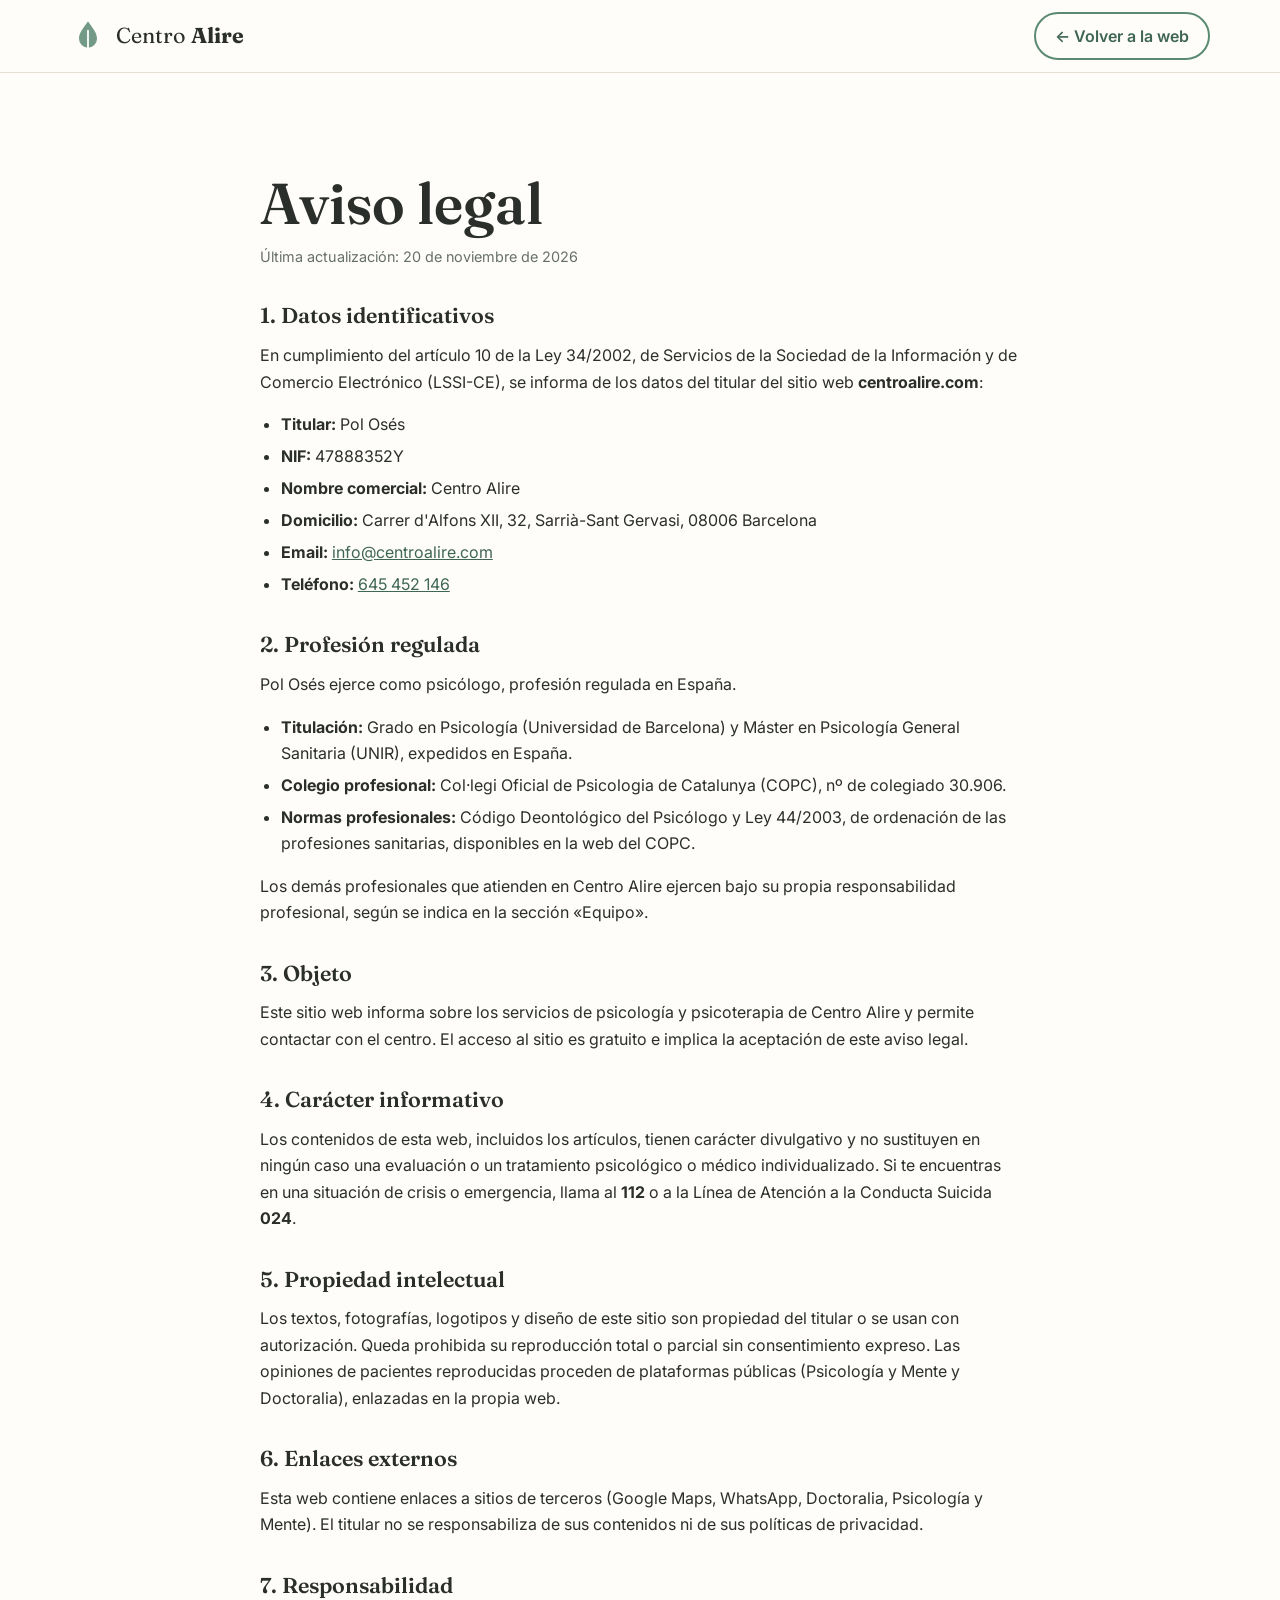
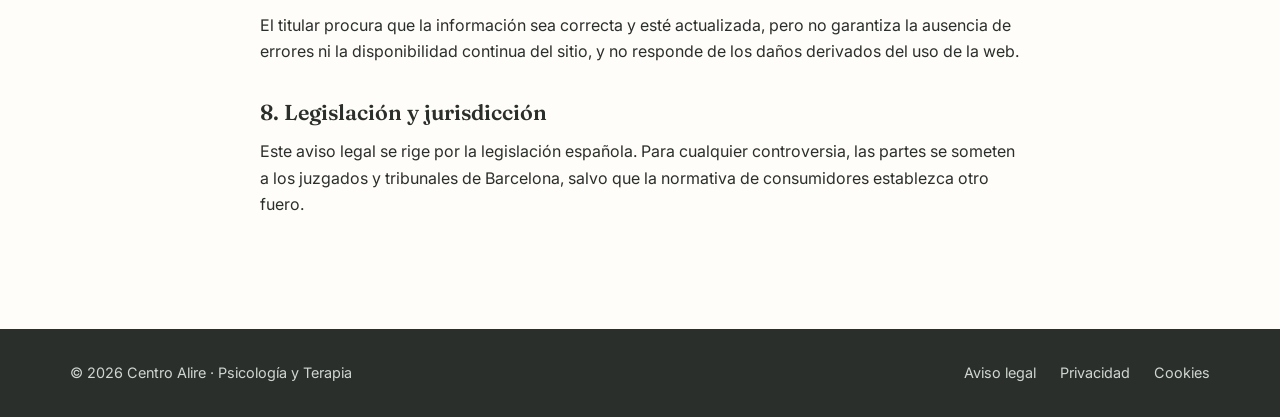
==== aviso-legal.html @ 05bb6c6d "Textos legales (aviso legal, privacidad, cookies) y mapa con consentimiento Co-Authored-By: Claude O" ====
<!DOCTYPE html>
<html lang="es">
<head>
  <meta charset="UTF-8">
  <meta name="viewport" content="width=device-width, initial-scale=1.0">
  <title>Aviso legal · Centro Alire</title>
  <meta name="robots" content="noindex">
  <link rel="preconnect" href="https://fonts.googleapis.com">
  <link rel="preconnect" href="https://fonts.gstatic.com" crossorigin>
  <link href="https://fonts.googleapis.com/css2?family=Fraunces:opsz,wght@9..144,400;9..144,600&family=Inter:wght@400;500;600&display=swap" rel="stylesheet">
  <link rel="stylesheet" href="css/styles.css">
</head>
<body>
  <header class="header scrolled">
    <div class="container header__inner">
      <a href="index.html" class="logo" aria-label="Centro Alire, inicio">
        <span class="logo__mark" aria-hidden="true">
          <svg viewBox="0 0 40 40"><path d="M20 4c-6 8-10 13-10 19a10 10 0 0 0 20 0c0-6-4-11-10-19z" fill="currentColor" opacity=".85"/><path d="M20 14v22" stroke="#fff" stroke-width="2" stroke-linecap="round"/></svg>
        </span>
        <span class="logo__text">Centro <strong>Alire</strong></span>
      </a>
      <a href="index.html" class="btn btn--small btn--ghost">← Volver a la web</a>
    </div>
  </header>
  <main class="section">
    <article class="container legal">
      <h1>Aviso legal</h1>
      <p class="legal__updated">Última actualización: 20 de noviembre de 2026</p>

      <h2>1. Datos identificativos</h2>
      <p>En cumplimiento del artículo 10 de la Ley 34/2002, de Servicios de la Sociedad de la Información y de Comercio Electrónico (LSSI-CE), se informa de los datos del titular del sitio web <strong>centroalire.com</strong>:</p>
      <ul>
        <li><strong>Titular:</strong> Pol Osés</li>
        <li><strong>NIF:</strong> 47888352Y</li>
        <li><strong>Nombre comercial:</strong> Centro Alire</li>
        <li><strong>Domicilio:</strong> Carrer d'Alfons XII, 32, Sarrià-Sant Gervasi, 08006 Barcelona</li>
        <li><strong>Email:</strong> <a href="mailto:info@centroalire.com">info@centroalire.com</a></li>
        <li><strong>Teléfono:</strong> <a href="tel:+34645452146">645 452 146</a></li>
      </ul>

      <h2>2. Profesión regulada</h2>
      <p>Pol Osés ejerce como psicólogo, profesión regulada en España.</p>
      <ul>
        <li><strong>Titulación:</strong> Grado en Psicología (Universidad de Barcelona) y Máster en Psicología General Sanitaria (UNIR), expedidos en España.</li>
        <li><strong>Colegio profesional:</strong> Col·legi Oficial de Psicologia de Catalunya (COPC), nº de colegiado 30.906.</li>
        <li><strong>Normas profesionales:</strong> Código Deontológico del Psicólogo y Ley 44/2003, de ordenación de las profesiones sanitarias, disponibles en la web del COPC.</li>
      </ul>
      <p>Los demás profesionales que atienden en Centro Alire ejercen bajo su propia responsabilidad profesional, según se indica en la sección «Equipo».</p>

      <h2>3. Objeto</h2>
      <p>Este sitio web informa sobre los servicios de psicología y psicoterapia de Centro Alire y permite contactar con el centro. El acceso al sitio es gratuito e implica la aceptación de este aviso legal.</p>

      <h2>4. Carácter informativo</h2>
      <p>Los contenidos de esta web, incluidos los artículos, tienen carácter divulgativo y no sustituyen en ningún caso una evaluación o un tratamiento psicológico o médico individualizado. Si te encuentras en una situación de crisis o emergencia, llama al <strong>112</strong> o a la Línea de Atención a la Conducta Suicida <strong>024</strong>.</p>

      <h2>5. Propiedad intelectual</h2>
      <p>Los textos, fotografías, logotipos y diseño de este sitio son propiedad del titular o se usan con autorización. Queda prohibida su reproducción total o parcial sin consentimiento expreso. Las opiniones de pacientes reproducidas proceden de plataformas públicas (Psicología y Mente y Doctoralia), enlazadas en la propia web.</p>

      <h2>6. Enlaces externos</h2>
      <p>Esta web contiene enlaces a sitios de terceros (Google Maps, WhatsApp, Doctoralia, Psicología y Mente). El titular no se responsabiliza de sus contenidos ni de sus políticas de privacidad.</p>

      <h2>7. Responsabilidad</h2>
      <p>El titular procura que la información sea correcta y esté actualizada, pero no garantiza la ausencia de errores ni la disponibilidad continua del sitio, y no responde de los daños derivados del uso de la web.</p>

      <h2>8. Legislación y jurisdicción</h2>
      <p>Este aviso legal se rige por la legislación española. Para cualquier controversia, las partes se someten a los juzgados y tribunales de Barcelona, salvo que la normativa de consumidores establezca otro fuero.</p>
    </article>
  </main>
  <footer class="footer">
    <div class="container footer__inner">
      <p>© 2026 Centro Alire · Psicología y Terapia</p>
      <nav>
        <a href="aviso-legal.html">Aviso legal</a>
        <a href="privacidad.html">Privacidad</a>
        <a href="cookies.html">Cookies</a>
      </nav>
    </div>
  </footer>
</body>
</html>
---- css/styles.css ----
:root {
  --green: #5b8a72;
  --green-dark: #3f6654;
  --sand: #f6f1ea;
  --cream: #fffdf9;
  --ink: #2b2f2c;
  --muted: #66706a;
  --line: #e6dfd4;
  --radius: 18px;
  --shadow: 0 10px 30px rgba(43, 47, 44, .08);
  --serif: "Fraunces", Georgia, serif;
  --sans: "Inter", system-ui, sans-serif;
}

* { box-sizing: border-box; margin: 0; padding: 0; }
html { scroll-behavior: smooth; scroll-padding-top: 80px; }
body { font-family: var(--sans); color: var(--ink); background: var(--cream); line-height: 1.65; }
img { max-width: 100%; display: block; }
a { color: var(--green-dark); }
h1, h2, h3 { font-family: var(--serif); font-weight: 600; line-height: 1.2; }
h1 { font-size: clamp(2.2rem, 5vw, 3.6rem); }
h2 { font-size: clamp(1.8rem, 3.5vw, 2.5rem); }
h3 { font-size: 1.2rem; }

.container { width: min(1140px, 92%); margin-inline: auto; }
.eyebrow { text-transform: uppercase; letter-spacing: .14em; font-size: .78rem; font-weight: 600; color: var(--green); margin-bottom: .6rem; }
.lead { font-size: 1.15rem; color: var(--muted); margin: 1.2rem 0 2rem; max-width: 34rem; }

/* Botones */
.btn {
  display: inline-block; background: var(--green); color: #fff; text-decoration: none;
  padding: .9rem 1.6rem; border-radius: 999px; font-weight: 600; border: 2px solid var(--green);
  transition: background .2s, transform .2s; cursor: pointer; font: inherit; font-weight: 600;
}
.btn:hover { background: var(--green-dark); border-color: var(--green-dark); transform: translateY(-2px); }
.btn--ghost { background: transparent; color: var(--green-dark); }
.btn--ghost:hover { background: var(--green); color: #fff; }
.btn--small { padding: .55rem 1.2rem; }
.btn--full { width: 100%; }

/* Cabecera */
.header { position: sticky; top: 0; z-index: 50; background: rgba(255, 253, 249, .9); backdrop-filter: blur(10px); border-bottom: 1px solid transparent; transition: border-color .3s; }
.header.scrolled { border-color: var(--line); }
.header__inner { display: flex; align-items: center; justify-content: space-between; height: 72px; }
.logo { display: flex; align-items: center; gap: .6rem; text-decoration: none; color: var(--ink); }
.logo__mark { width: 36px; height: 36px; color: var(--green); }
.logo__text { font-family: var(--serif); font-size: 1.35rem; }
.nav { display: flex; align-items: center; gap: 1.8rem; }
.nav a:not(.btn) { text-decoration: none; color: var(--ink); font-weight: 500; }
.nav a:not(.btn):hover { color: var(--green); }
.nav-toggle { display: none; background: none; border: 0; cursor: pointer; padding: .5rem; }
.nav-toggle span { display: block; width: 24px; height: 2px; background: var(--ink); margin: 5px 0; transition: .3s; }

/* Hero */
.hero { background: linear-gradient(180deg, var(--cream), var(--sand)); padding: 5rem 0 6rem; overflow: hidden; }
.hero__inner { display: grid; grid-template-columns: 1.1fr .9fr; gap: 3rem; align-items: center; }
.hero__actions { display: flex; flex-wrap: wrap; gap: 1rem; }
.hero__facts { list-style: none; display: flex; flex-wrap: wrap; gap: 2rem; margin-top: 2.5rem; color: var(--muted); font-size: .95rem; }
.hero__facts strong { display: block; font-family: var(--serif); font-size: 1.5rem; color: var(--green-dark); }
.hero__visual { position: relative; height: 420px; }
.blob { position: absolute; border-radius: 42% 58% 63% 37% / 41% 44% 56% 59%; }
.blob--2 { width: 45%; height: 45%; right: -4%; bottom: -4%; background: #e8c9a9; animation: morph 9s ease-in-out infinite reverse; }
.hero__photo { position: absolute; inset: 0 8% 8% 0; width: 92%; height: 92%; object-fit: cover; border-radius: 28px; box-shadow: var(--shadow); }
.hero__card { position: absolute; left: -1rem; bottom: 2rem; background: #fff; padding: 1.2rem 1.5rem; border-radius: var(--radius); box-shadow: var(--shadow); max-width: 260px; font-family: var(--serif); font-size: 1.05rem; }
@keyframes morph { 50% { border-radius: 58% 42% 37% 63% / 55% 38% 62% 45%; } }

/* Secciones */
.section { padding: 6rem 0; }
.section--tint { background: var(--sand); }
.section__head { text-align: center; max-width: 640px; margin: 0 auto 3.5rem; }
.section__head p:last-child:not(.eyebrow) { color: var(--muted); margin-top: .8rem; }

.grid { display: grid; gap: 1.8rem; }
.grid--3 { grid-template-columns: repeat(3, 1fr); }

.card { background: #fff; padding: 2rem; border-radius: var(--radius); border: 1px solid var(--line); transition: transform .25s, box-shadow .25s; }
.card:hover { transform: translateY(-4px); box-shadow: var(--shadow); }
.card__icon { font-size: 1.8rem; width: 56px; height: 56px; display: grid; place-items: center; background: var(--sand); border-radius: 14px; margin-bottom: 1.2rem; }
.card h3 { margin-bottom: .5rem; }
.card p { color: var(--muted); }

.price-note { text-align: center; margin-top: 2.5rem; color: var(--muted); }
.price-note strong { color: var(--green-dark); }

/* Galería */
.gallery { display: grid; grid-template-columns: repeat(3, 1fr); grid-auto-rows: 240px; gap: 1rem; }
.gallery__item { display: block; overflow: hidden; border-radius: var(--radius); }
.gallery__item--big { grid-column: span 2; grid-row: span 2; }
.gallery__item img { width: 100%; height: 100%; object-fit: cover; transition: transform .5s; }
.gallery__item:hover img { transform: scale(1.04); }
.lightbox { position: fixed; inset: 0; z-index: 100; background: rgba(20, 22, 21, .9); display: grid; place-items: center; padding: 2rem; }
.lightbox[hidden] { display: none; }
.lightbox img { max-width: 100%; max-height: 90vh; border-radius: 12px; }
.lightbox__close { position: absolute; top: 1rem; right: 1.5rem; background: none; border: 0; color: #fff; font-size: 2.5rem; cursor: pointer; }

/* Pasos */
.steps { list-style: none; display: grid; grid-template-columns: repeat(4, 1fr); gap: 1.8rem; counter-reset: s; }
.steps li { text-align: center; }
.steps span { display: inline-grid; place-items: center; width: 52px; height: 52px; border-radius: 50%; background: var(--green); color: #fff; font-family: var(--serif); font-size: 1.3rem; margin-bottom: 1rem; }
.steps h3 { margin-bottom: .4rem; }
.steps p { color: var(--muted); }

/* Equipo */
.member { text-align: center; }
.member__photo { object-fit: cover;
  width: 160px; height: 160px; margin: 0 auto 1.2rem; border-radius: 50%;
  background: linear-gradient(135deg, hsl(var(--hue) 35% 80%), hsl(var(--hue) 30% 60%));
  display: grid; place-items: center; font-family: var(--serif); font-size: 2.4rem; color: #fff;
}
.member__role { color: var(--green); font-weight: 600; font-size: .92rem; margin: .3rem 0 .6rem; }
.member > p:not(.member__role) { color: var(--muted); font-size: .95rem; }
.member__more { margin-top: .8rem; text-align: left; font-size: .88rem; color: var(--muted); }
.member__more summary { cursor: pointer; text-align: center; color: var(--green-dark); font-weight: 600; }
.member__more ul { margin: .6rem 0 0 1.1rem; display: grid; gap: .3rem; }
.member__more p { margin-top: .6rem; }
.price-note small { display: inline-block; margin-top: .4rem; }

/* Testimonios */
.quote { background: #fff; padding: 2rem; border-radius: var(--radius); position: relative; }
.quote::before { content: "“"; position: absolute; top: -.6rem; left: 1.2rem; font-family: var(--serif); font-size: 4.5rem; color: var(--green); opacity: .3; }
.quote p { font-family: var(--serif); font-size: 1.08rem; margin-bottom: 1rem; }
.quote footer { color: var(--muted); font-size: .92rem; font-weight: 500; }

/* Blog */
.post__img { aspect-ratio: 16/10; border-radius: var(--radius); margin-bottom: 1rem; background: linear-gradient(135deg, hsl(var(--hue) 35% 85%), hsl(var(--hue) 30% 65%)); }
.post__meta { font-size: .82rem; color: var(--green); font-weight: 600; text-transform: uppercase; letter-spacing: .08em; }
.post h3 { margin: .4rem 0 .5rem; }
.post h3 a { color: var(--ink); text-decoration: none; }
.post h3 a:hover { color: var(--green); }
.post p:last-child { color: var(--muted); }

/* Contacto */
.contact { display: grid; grid-template-columns: 1fr 1fr; gap: 3rem; align-items: start; }
.contact__info > p { color: var(--muted); margin: .8rem 0 1.5rem; }
.contact__list { list-style: none; display: grid; gap: .7rem; margin-bottom: 1.8rem; }
.contact__list span { display: inline-block; width: 1.8rem; }
.map { border-radius: var(--radius); overflow: hidden; aspect-ratio: 16/10; border: 1px solid var(--line); }
.map iframe { width: 100%; height: 100%; border: 0; }
.form { background: #fff; padding: 2.2rem; border-radius: var(--radius); box-shadow: var(--shadow); display: grid; gap: 1.1rem; }
.form__row { display: grid; gap: .35rem; }
.form label { font-weight: 500; font-size: .92rem; }
.form small { color: var(--muted); font-weight: 400; }
.form input, .form select, .form textarea {
  font: inherit; padding: .8rem 1rem; border: 1px solid var(--line); border-radius: 12px; background: var(--cream); transition: border-color .2s, box-shadow .2s;
}
.form input:focus, .form select:focus, .form textarea:focus { outline: none; border-color: var(--green); box-shadow: 0 0 0 3px rgba(91, 138, 114, .2); }
.form .invalid { border-color: #c0573f; }
.form__check { display: flex; gap: .6rem; align-items: flex-start; font-size: .9rem !important; font-weight: 400 !important; }
.form__check input { margin-top: .3rem; }
.form__status { font-size: .95rem; text-align: center; min-height: 1.5em; }
.form__status.ok { color: var(--green-dark); }
.form__status.error { color: #c0573f; }

/* Pie */
.footer { background: var(--ink); color: #cfd6d1; padding: 2rem 0; font-size: .9rem; }
.footer__inner { display: flex; justify-content: space-between; flex-wrap: wrap; gap: 1rem; }
.footer nav { display: flex; gap: 1.5rem; }
.footer a { color: #cfd6d1; text-decoration: none; }
.footer a:hover { color: #fff; }

/* WhatsApp */
.whatsapp { position: fixed; right: 1.4rem; bottom: 1.4rem; width: 58px; height: 58px; border-radius: 50%; background: #25d366; color: #fff; display: grid; place-items: center; box-shadow: var(--shadow); z-index: 60; transition: transform .2s; }
.whatsapp:hover { transform: scale(1.08); }

/* Animación de entrada */
.reveal { opacity: 0; transform: translateY(24px); transition: opacity .7s ease, transform .7s ease; }
.reveal.visible { opacity: 1; transform: none; }
@media (prefers-reduced-motion: reduce) {
  * { animation: none !important; transition: none !important; }
  .reveal { opacity: 1; transform: none; }
}

/* Responsive */
@media (max-width: 900px) {
  .hero__inner, .contact { grid-template-columns: 1fr; }
  .hero__visual { height: 300px; }
  .grid--3 { grid-template-columns: repeat(2, 1fr); }
  .steps { grid-template-columns: repeat(2, 1fr); }
  .gallery { grid-template-columns: repeat(2, 1fr); grid-auto-rows: 200px; }
  .gallery__item:last-child { grid-column: span 2; }
}
@media (max-width: 720px) {
  .nav-toggle { display: block; }
  .nav {
    position: absolute; top: 72px; left: 0; right: 0; flex-direction: column; gap: 1.2rem;
    background: var(--cream); padding: 1.5rem; border-bottom: 1px solid var(--line);
    transform: translateY(-120%); opacity: 0; pointer-events: none; transition: .3s;
  }
  .nav.open { transform: none; opacity: 1; pointer-events: auto; }
  .nav-toggle[aria-expanded="true"] span:nth-child(1) { transform: translateY(7px) rotate(45deg); }
  .nav-toggle[aria-expanded="true"] span:nth-child(2) { opacity: 0; }
  .nav-toggle[aria-expanded="true"] span:nth-child(3) { transform: translateY(-7px) rotate(-45deg); }
  .grid--3, .steps { grid-template-columns: 1fr; }
  .gallery { grid-auto-rows: 160px; gap: .6rem; }
  .section { padding: 4rem 0; }
  .hero { padding: 3rem 0 4rem; }
}
.map__btn { margin-bottom: 1rem; }
.map__consent { height: 100%; display: grid; place-content: center; justify-items: center; gap: 1rem; padding: 1.5rem; text-align: center; background: #fff; color: var(--muted); font-size: .92rem; }
.form__legal { font-size: .78rem; color: var(--muted); line-height: 1.5; }

/* Páginas legales */
.legal { max-width: 760px; }
.legal h1 { margin-bottom: .4rem; }
.legal__updated { color: var(--muted); font-size: .9rem; margin-bottom: 2.5rem; }
.legal h2 { font-size: 1.35rem; margin: 2.2rem 0 .8rem; }
.legal p, .legal ul { margin-bottom: 1rem; }
.legal ul { padding-left: 1.3rem; display: grid; gap: .35rem; }
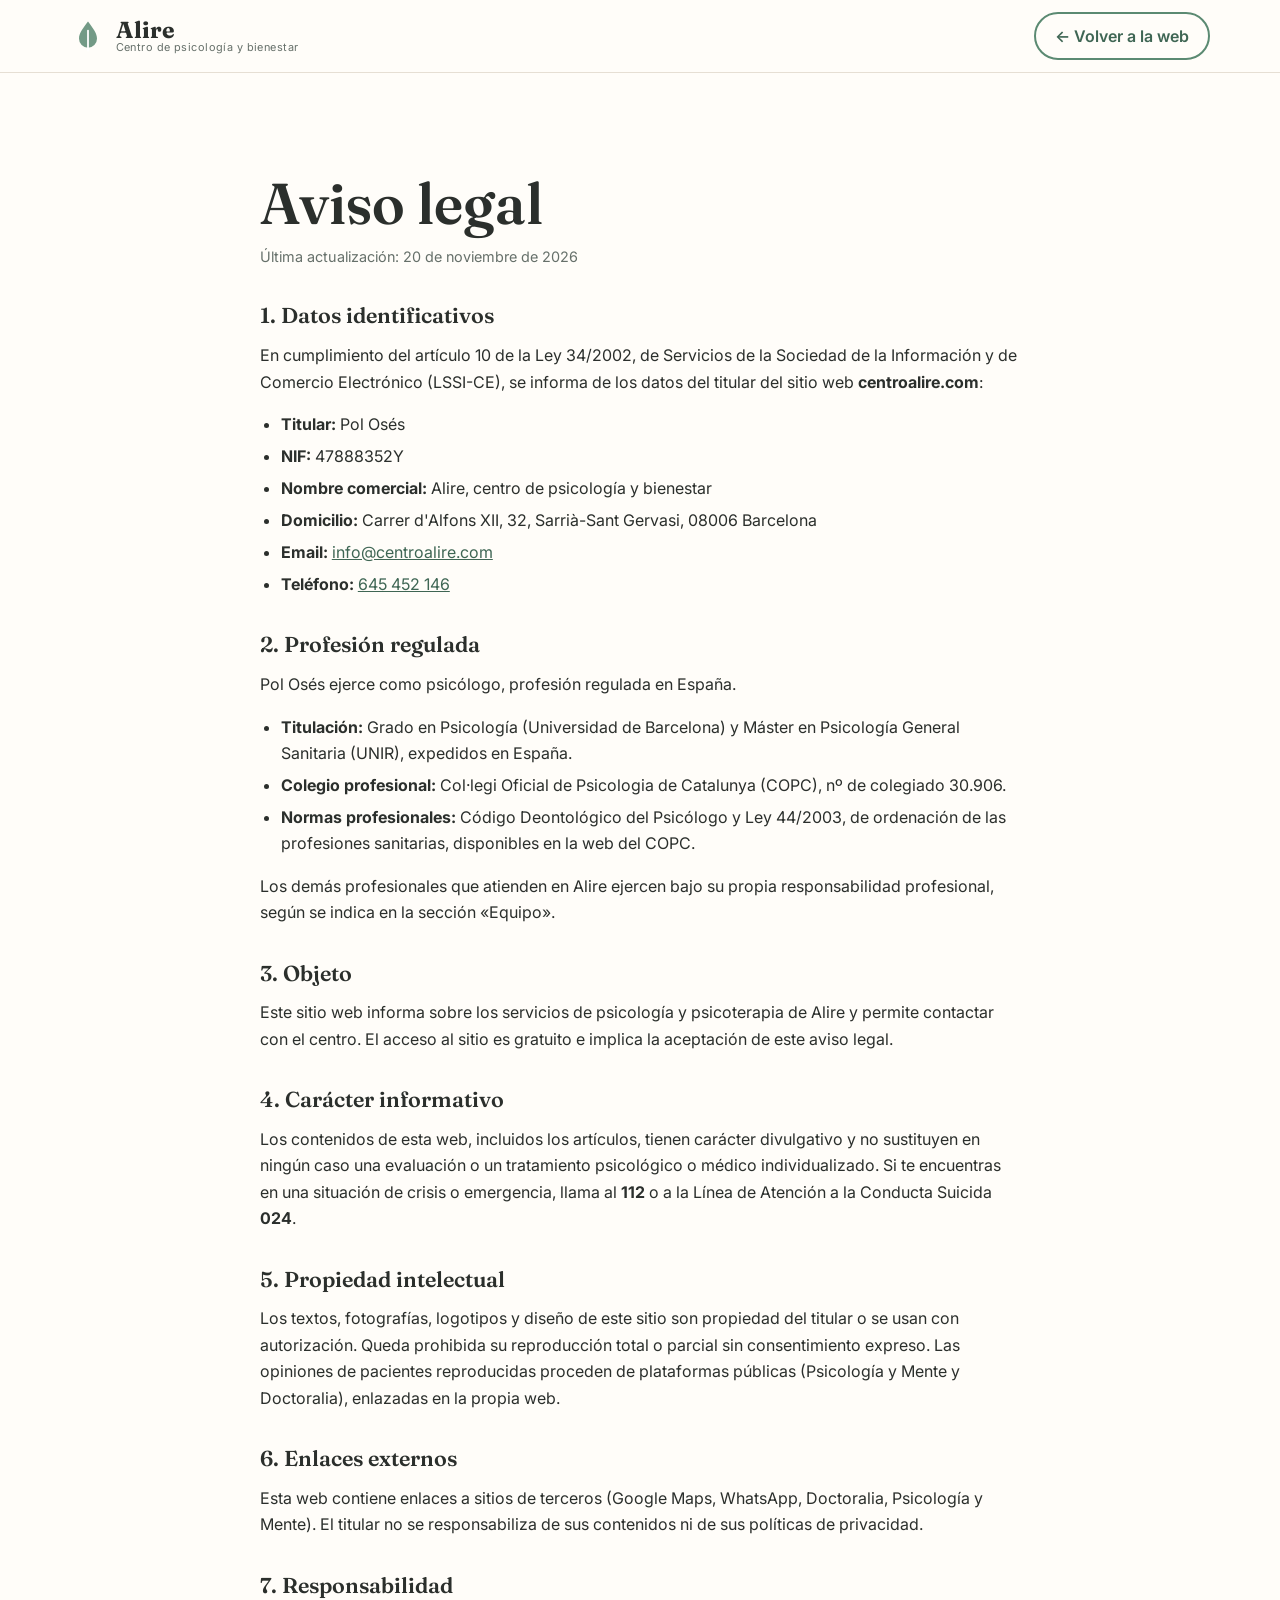
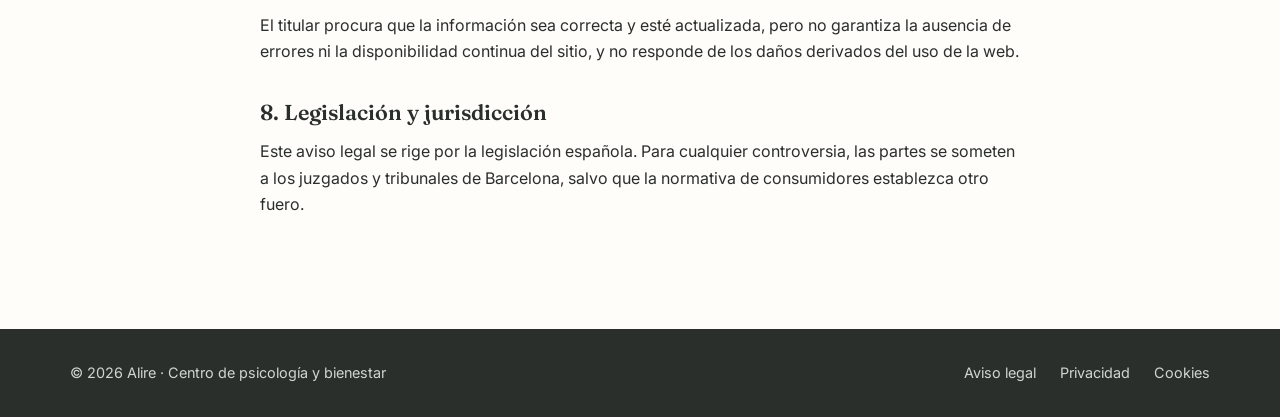
==== commit 15210c45: "Nuevo nombre: Alire, centro de psicología y bienestar Co-Authored-By: Claude Opus 5.5 <noreply@anthr" ====
--- a/aviso-legal.html
+++ b/aviso-legal.html
@@ -3,7 +3,7 @@
 <head>
   <meta charset="UTF-8">
   <meta name="viewport" content="width=device-width, initial-scale=1.0">
-  <title>Aviso legal · Centro Alire</title>
+  <title>Aviso legal · Alire, centro de psicología y bienestar</title>
   <meta name="robots" content="noindex">
   <link rel="preconnect" href="https://fonts.googleapis.com">
   <link rel="preconnect" href="https://fonts.gstatic.com" crossorigin>
@@ -13,11 +13,11 @@
 <body>
   <header class="header scrolled">
     <div class="container header__inner">
-      <a href="index.html" class="logo" aria-label="Centro Alire, inicio">
+      <a href="index.html" class="logo" aria-label="Alire, inicio">
         <span class="logo__mark" aria-hidden="true">
           <svg viewBox="0 0 40 40"><path d="M20 4c-6 8-10 13-10 19a10 10 0 0 0 20 0c0-6-4-11-10-19z" fill="currentColor" opacity=".85"/><path d="M20 14v22" stroke="#fff" stroke-width="2" stroke-linecap="round"/></svg>
         </span>
-        <span class="logo__text">Centro <strong>Alire</strong></span>
+        <span class="logo__text"><strong>Alire</strong><small>Centro de psicología y bienestar</small></span>
       </a>
       <a href="index.html" class="btn btn--small btn--ghost">← Volver a la web</a>
     </div>
@@ -32,7 +32,7 @@
       <ul>
         <li><strong>Titular:</strong> Pol Osés</li>
         <li><strong>NIF:</strong> 47888352Y</li>
-        <li><strong>Nombre comercial:</strong> Centro Alire</li>
+        <li><strong>Nombre comercial:</strong> Alire, centro de psicología y bienestar</li>
         <li><strong>Domicilio:</strong> Carrer d'Alfons XII, 32, Sarrià-Sant Gervasi, 08006 Barcelona</li>
         <li><strong>Email:</strong> <a href="mailto:info@centroalire.com">info@centroalire.com</a></li>
         <li><strong>Teléfono:</strong> <a href="tel:+34645452146">645 452 146</a></li>
@@ -45,10 +45,10 @@
         <li><strong>Colegio profesional:</strong> Col·legi Oficial de Psicologia de Catalunya (COPC), nº de colegiado 30.906.</li>
         <li><strong>Normas profesionales:</strong> Código Deontológico del Psicólogo y Ley 44/2003, de ordenación de las profesiones sanitarias, disponibles en la web del COPC.</li>
       </ul>
-      <p>Los demás profesionales que atienden en Centro Alire ejercen bajo su propia responsabilidad profesional, según se indica en la sección «Equipo».</p>
+      <p>Los demás profesionales que atienden en Alire ejercen bajo su propia responsabilidad profesional, según se indica en la sección «Equipo».</p>
 
       <h2>3. Objeto</h2>
-      <p>Este sitio web informa sobre los servicios de psicología y psicoterapia de Centro Alire y permite contactar con el centro. El acceso al sitio es gratuito e implica la aceptación de este aviso legal.</p>
+      <p>Este sitio web informa sobre los servicios de psicología y psicoterapia de Alire y permite contactar con el centro. El acceso al sitio es gratuito e implica la aceptación de este aviso legal.</p>
 
       <h2>4. Carácter informativo</h2>
       <p>Los contenidos de esta web, incluidos los artículos, tienen carácter divulgativo y no sustituyen en ningún caso una evaluación o un tratamiento psicológico o médico individualizado. Si te encuentras en una situación de crisis o emergencia, llama al <strong>112</strong> o a la Línea de Atención a la Conducta Suicida <strong>024</strong>.</p>
@@ -68,7 +68,7 @@
   </main>
   <footer class="footer">
     <div class="container footer__inner">
-      <p>© 2026 Centro Alire · Psicología y Terapia</p>
+      <p>© 2026 Alire · Centro de psicología y bienestar</p>
       <nav>
         <a href="aviso-legal.html">Aviso legal</a>
         <a href="privacidad.html">Privacidad</a>
--- a/css/styles.css
+++ b/css/styles.css
@@ -44,7 +44,8 @@
 .header__inner { display: flex; align-items: center; justify-content: space-between; height: 72px; }
 .logo { display: flex; align-items: center; gap: .6rem; text-decoration: none; color: var(--ink); }
 .logo__mark { width: 36px; height: 36px; color: var(--green); }
-.logo__text { font-family: var(--serif); font-size: 1.35rem; }
+.logo__text { font-family: var(--serif); font-size: 1.45rem; line-height: 1.05; display: flex; flex-direction: column; }
+.logo__text small { font-family: var(--sans); font-size: .68rem; letter-spacing: .04em; color: var(--muted); }
 .nav { display: flex; align-items: center; gap: 1.8rem; }
 .nav a:not(.btn) { text-decoration: none; color: var(--ink); font-weight: 500; }
 .nav a:not(.btn):hover { color: var(--green); }
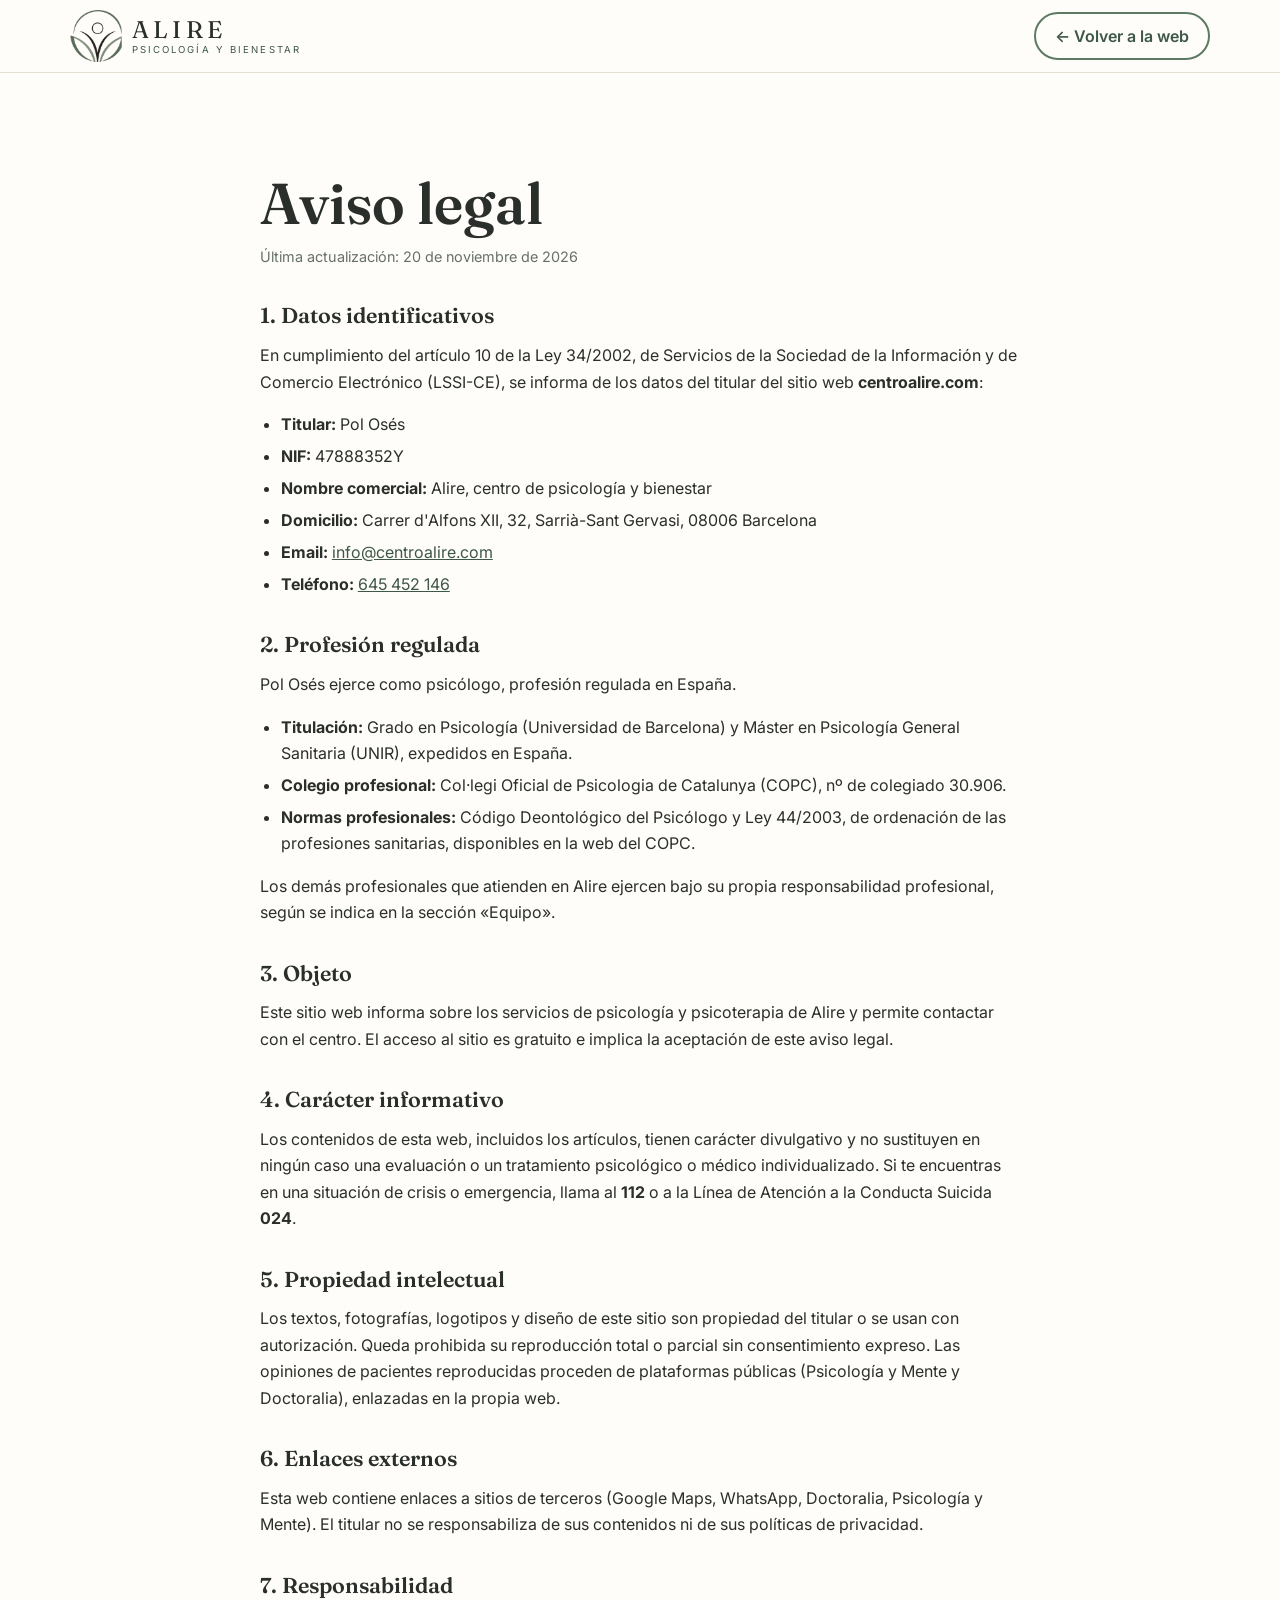
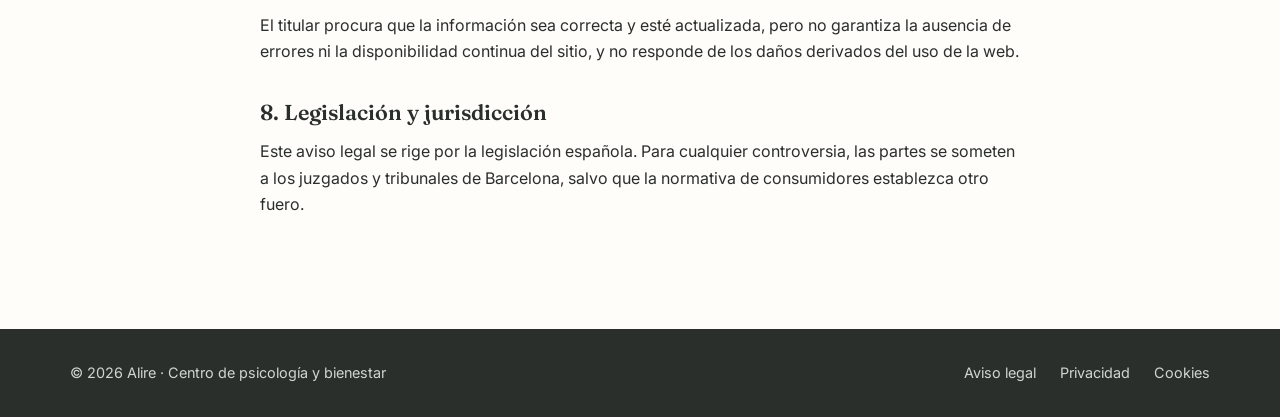
==== commit fcaae9a0: "Logo de Alire en cabecera, favicon y colores alineados con el logo Co-Authored-By: Claude Opus 5.5 <" ====
--- a/aviso-legal.html
+++ b/aviso-legal.html
@@ -5,6 +5,8 @@
   <meta name="viewport" content="width=device-width, initial-scale=1.0">
   <title>Aviso legal · Alire, centro de psicología y bienestar</title>
   <meta name="robots" content="noindex">
+  <link rel="icon" type="image/png" href="img/favicon.png">
+  <link rel="apple-touch-icon" href="img/apple-touch-icon.png">
   <link rel="preconnect" href="https://fonts.googleapis.com">
   <link rel="preconnect" href="https://fonts.gstatic.com" crossorigin>
   <link href="https://fonts.googleapis.com/css2?family=Fraunces:opsz,wght@9..144,400;9..144,600&family=Inter:wght@400;500;600&display=swap" rel="stylesheet">
@@ -14,10 +16,8 @@
   <header class="header scrolled">
     <div class="container header__inner">
       <a href="index.html" class="logo" aria-label="Alire, inicio">
-        <span class="logo__mark" aria-hidden="true">
-          <svg viewBox="0 0 40 40"><path d="M20 4c-6 8-10 13-10 19a10 10 0 0 0 20 0c0-6-4-11-10-19z" fill="currentColor" opacity=".85"/><path d="M20 14v22" stroke="#fff" stroke-width="2" stroke-linecap="round"/></svg>
-        </span>
-        <span class="logo__text"><strong>Alire</strong><small>Centro de psicología y bienestar</small></span>
+        <img class="logo__mark" src="img/logo-icono.png" alt="" width="52" height="52">
+        <span class="logo__text"><strong>Alire</strong><small>Psicología y bienestar</small></span>
       </a>
       <a href="index.html" class="btn btn--small btn--ghost">← Volver a la web</a>
     </div>
--- a/css/styles.css
+++ b/css/styles.css
@@ -1,6 +1,6 @@
 :root {
-  --green: #5b8a72;
-  --green-dark: #3f6654;
+  --green: #5c7a64;
+  --green-dark: #3e5746;
   --sand: #f6f1ea;
   --cream: #fffdf9;
   --ink: #2b2f2c;
@@ -43,9 +43,10 @@
 .header.scrolled { border-color: var(--line); }
 .header__inner { display: flex; align-items: center; justify-content: space-between; height: 72px; }
 .logo { display: flex; align-items: center; gap: .6rem; text-decoration: none; color: var(--ink); }
-.logo__mark { width: 36px; height: 36px; color: var(--green); }
-.logo__text { font-family: var(--serif); font-size: 1.45rem; line-height: 1.05; display: flex; flex-direction: column; }
-.logo__text small { font-family: var(--sans); font-size: .68rem; letter-spacing: .04em; color: var(--muted); }
+.logo__mark { width: 52px; height: 52px; }
+.logo__text strong { font-weight: 400; }
+.logo__text { font-family: var(--serif); font-size: 1.5rem; line-height: 1.05; display: flex; flex-direction: column; text-transform: uppercase; letter-spacing: .18em; }
+.logo__text small { font-family: var(--sans); font-size: .6rem; letter-spacing: .22em; color: var(--green-dark); margin-top: .2rem; }
 .nav { display: flex; align-items: center; gap: 1.8rem; }
 .nav a:not(.btn) { text-decoration: none; color: var(--ink); font-weight: 500; }
 .nav a:not(.btn):hover { color: var(--green); }
@@ -123,7 +124,7 @@
 .quote footer { color: var(--muted); font-size: .92rem; font-weight: 500; }
 
 /* Blog */
-.post__img { aspect-ratio: 16/10; border-radius: var(--radius); margin-bottom: 1rem; background: linear-gradient(135deg, hsl(var(--hue) 35% 85%), hsl(var(--hue) 30% 65%)); }
+.post__img { width: 100%; object-fit: cover; aspect-ratio: 16/10; border-radius: var(--radius); margin-bottom: 1rem; background: linear-gradient(135deg, hsl(var(--hue) 35% 85%), hsl(var(--hue) 30% 65%)); }
 .post__meta { font-size: .82rem; color: var(--green); font-weight: 600; text-transform: uppercase; letter-spacing: .08em; }
 .post h3 { margin: .4rem 0 .5rem; }
 .post h3 a { color: var(--ink); text-decoration: none; }
@@ -144,7 +145,7 @@
 .form input, .form select, .form textarea {
   font: inherit; padding: .8rem 1rem; border: 1px solid var(--line); border-radius: 12px; background: var(--cream); transition: border-color .2s, box-shadow .2s;
 }
-.form input:focus, .form select:focus, .form textarea:focus { outline: none; border-color: var(--green); box-shadow: 0 0 0 3px rgba(91, 138, 114, .2); }
+.form input:focus, .form select:focus, .form textarea:focus { outline: none; border-color: var(--green); box-shadow: 0 0 0 3px rgba(92, 122, 100, .2); }
 .form .invalid { border-color: #c0573f; }
 .form__check { display: flex; gap: .6rem; align-items: flex-start; font-size: .9rem !important; font-weight: 400 !important; }
 .form__check input { margin-top: .3rem; }
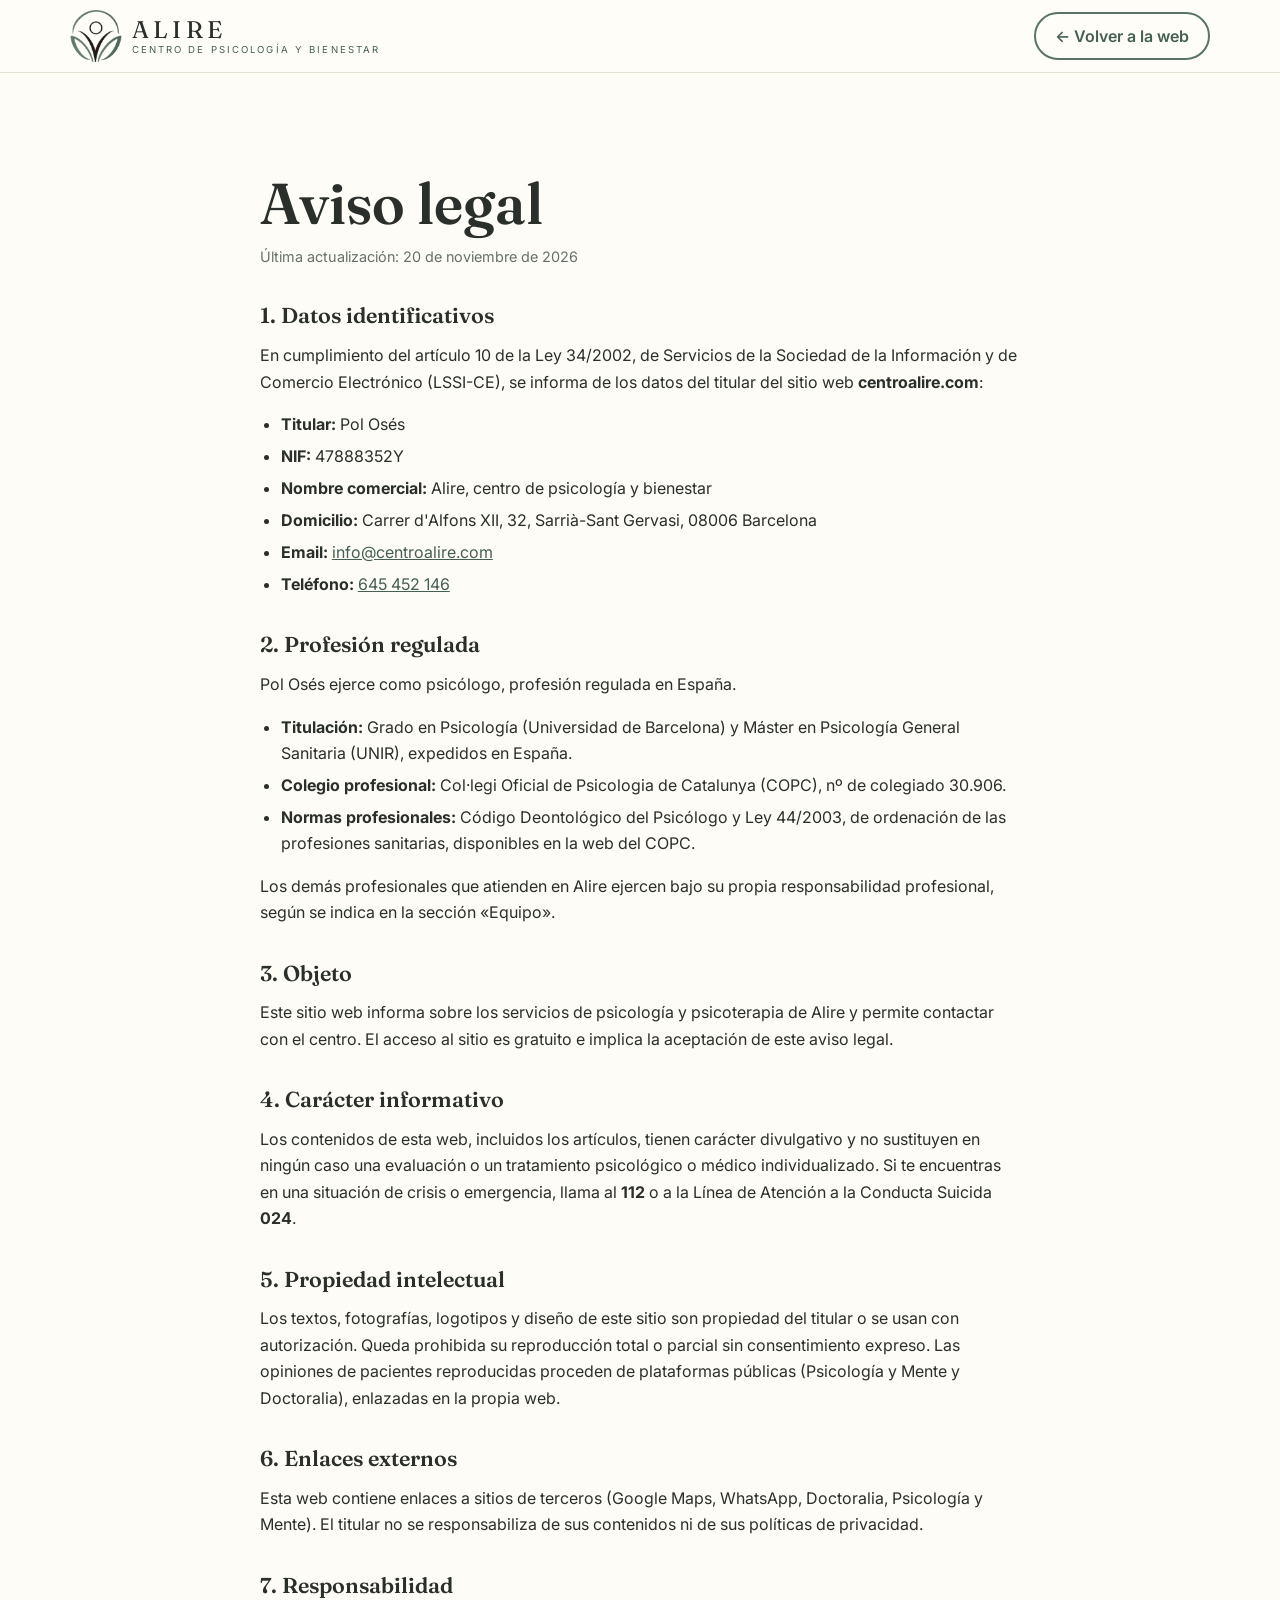
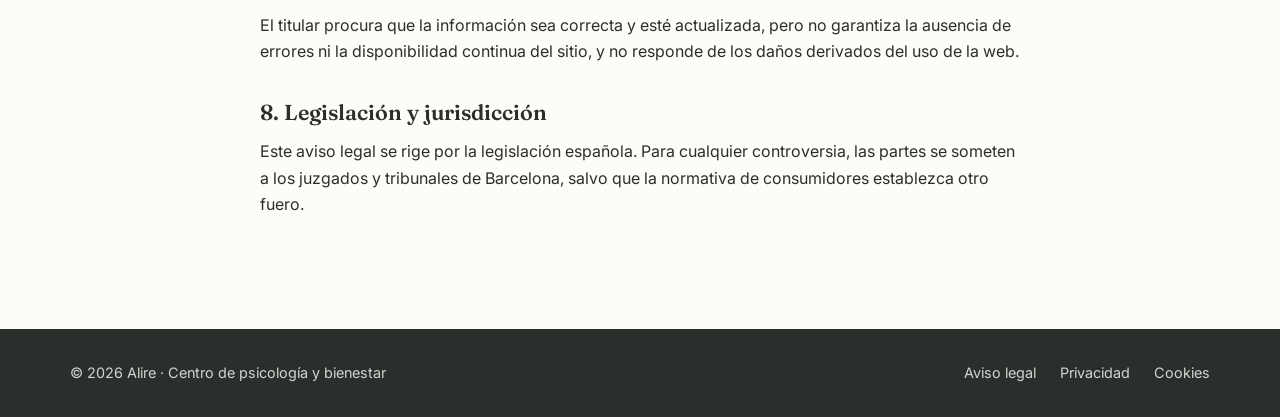
==== commit 5ac7d6b5: "Logo con nuevos colores, subtítulo completo y paleta ajustada Co-Authored-By: Claude Opus 5.5 <norep" ====
--- a/aviso-legal.html
+++ b/aviso-legal.html
@@ -17,7 +17,7 @@
     <div class="container header__inner">
       <a href="index.html" class="logo" aria-label="Alire, inicio">
         <img class="logo__mark" src="img/logo-icono.png" alt="" width="52" height="52">
-        <span class="logo__text"><strong>Alire</strong><small>Psicología y bienestar</small></span>
+        <span class="logo__text"><strong>Alire</strong><small>Centro de psicología y bienestar</small></span>
       </a>
       <a href="index.html" class="btn btn--small btn--ghost">← Volver a la web</a>
     </div>
--- a/css/styles.css
+++ b/css/styles.css
@@ -1,8 +1,8 @@
 :root {
-  --green: #5c7a64;
-  --green-dark: #3e5746;
+  --green: #5a7466;
+  --green-dark: #46604f;
   --sand: #f6f1ea;
-  --cream: #fffdf9;
+  --cream: #fdfcf6;
   --ink: #2b2f2c;
   --muted: #66706a;
   --line: #e6dfd4;
@@ -145,7 +145,7 @@
 .form input, .form select, .form textarea {
   font: inherit; padding: .8rem 1rem; border: 1px solid var(--line); border-radius: 12px; background: var(--cream); transition: border-color .2s, box-shadow .2s;
 }
-.form input:focus, .form select:focus, .form textarea:focus { outline: none; border-color: var(--green); box-shadow: 0 0 0 3px rgba(92, 122, 100, .2); }
+.form input:focus, .form select:focus, .form textarea:focus { outline: none; border-color: var(--green); box-shadow: 0 0 0 3px rgba(90, 116, 102, .2); }
 .form .invalid { border-color: #c0573f; }
 .form__check { display: flex; gap: .6rem; align-items: flex-start; font-size: .9rem !important; font-weight: 400 !important; }
 .form__check input { margin-top: .3rem; }
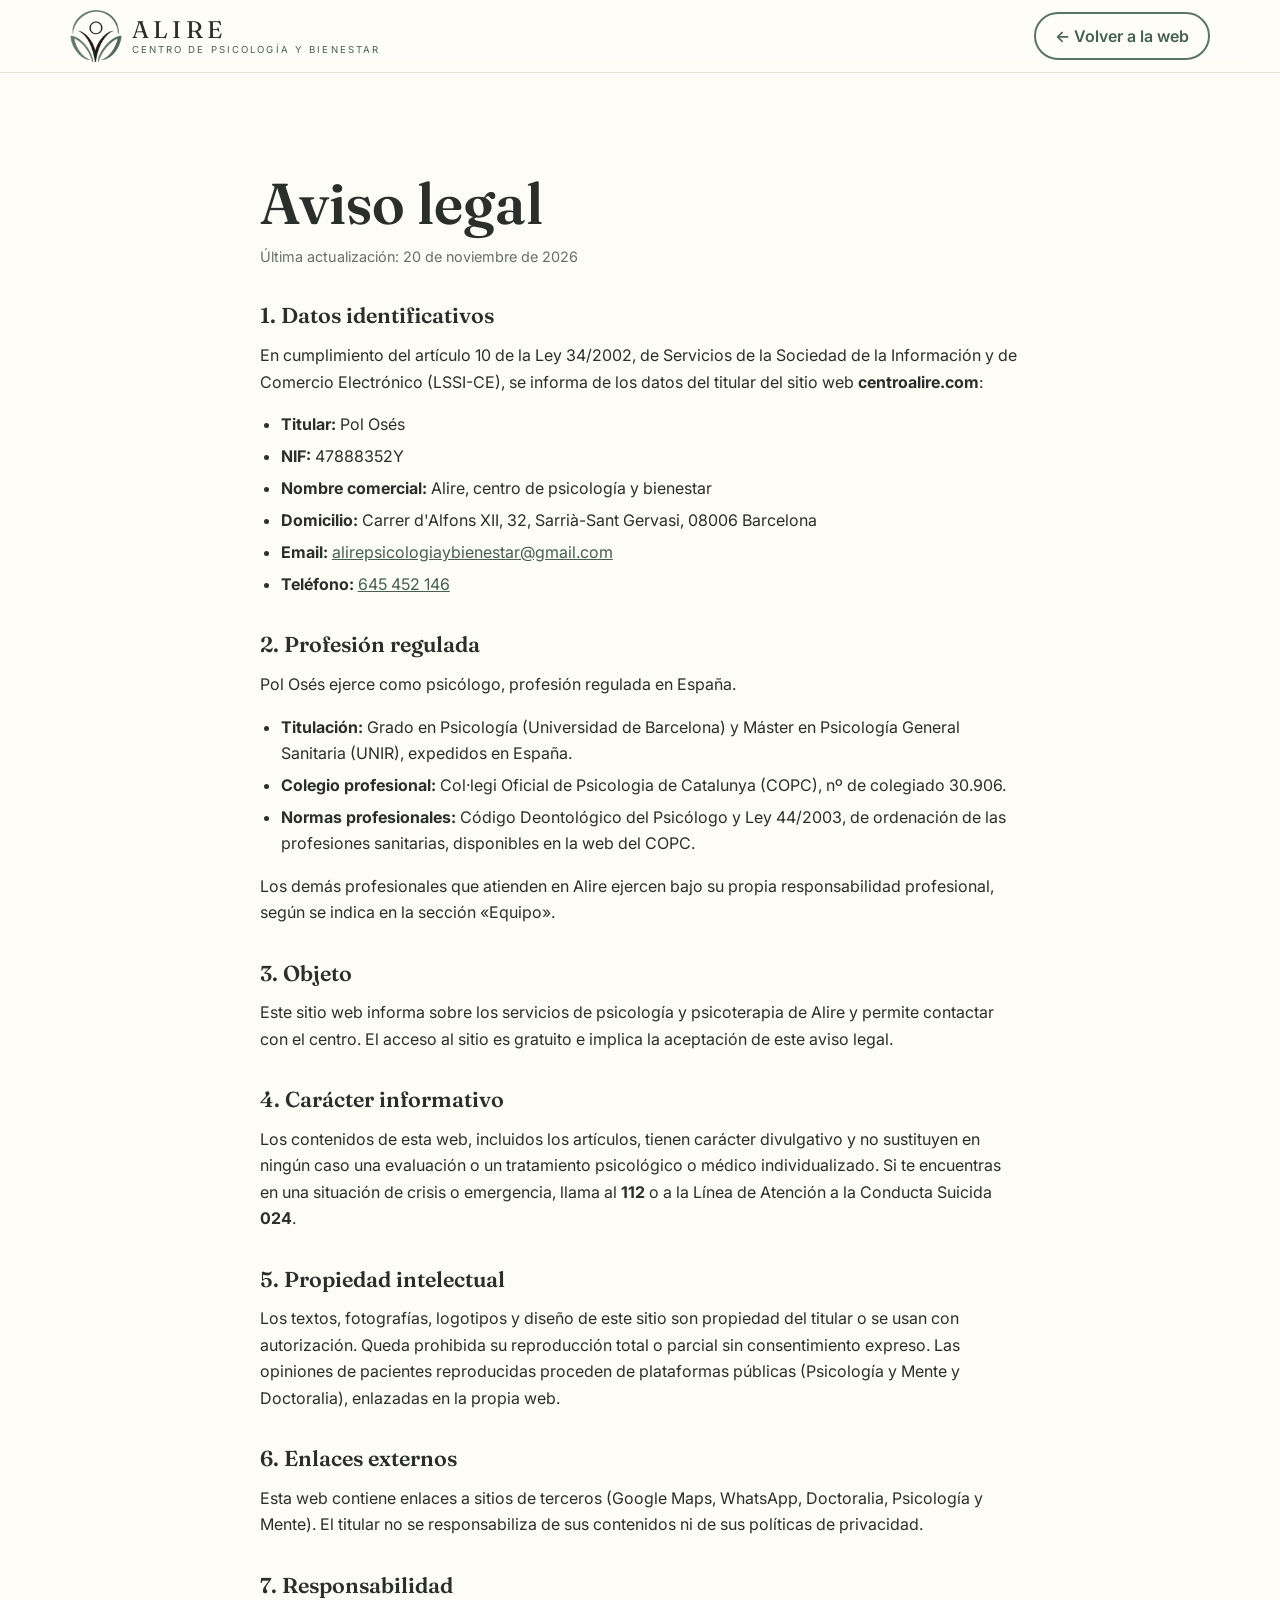
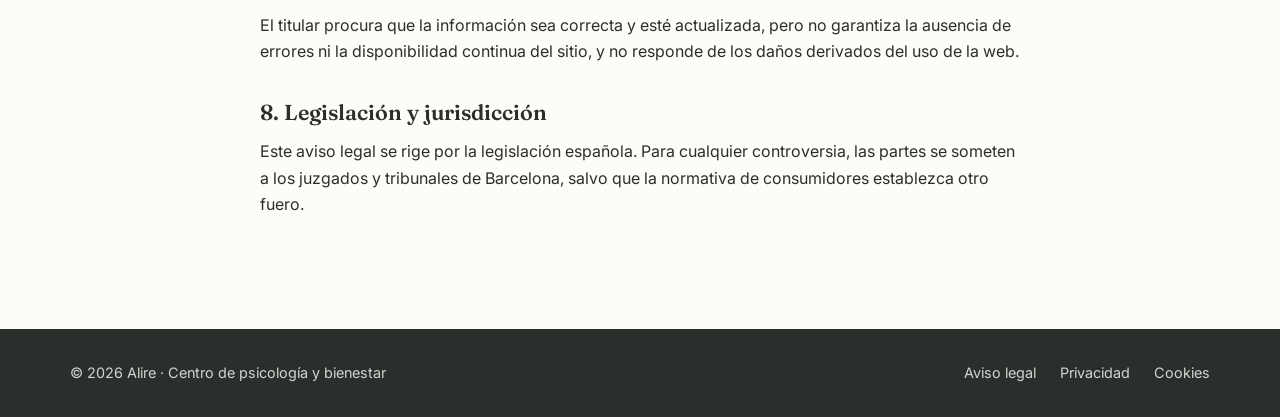
==== commit 17de5e3a: "Sección de alquiler de despachos, nuevas fotos y email del centro Co-Authored-By: Claude Opus 5.5 <n" ====
--- a/aviso-legal.html
+++ b/aviso-legal.html
@@ -34,7 +34,7 @@
         <li><strong>NIF:</strong> 47888352Y</li>
         <li><strong>Nombre comercial:</strong> Alire, centro de psicología y bienestar</li>
         <li><strong>Domicilio:</strong> Carrer d'Alfons XII, 32, Sarrià-Sant Gervasi, 08006 Barcelona</li>
-        <li><strong>Email:</strong> <a href="mailto:info@centroalire.com">info@centroalire.com</a></li>
+        <li><strong>Email:</strong> <a href="mailto:alirepsicologiaybienestar@gmail.com">alirepsicologiaybienestar@gmail.com</a></li>
         <li><strong>Teléfono:</strong> <a href="tel:+34645452146">645 452 146</a></li>
       </ul>
 
--- a/css/styles.css
+++ b/css/styles.css
@@ -179,7 +179,7 @@
   .grid--3 { grid-template-columns: repeat(2, 1fr); }
   .steps { grid-template-columns: repeat(2, 1fr); }
   .gallery { grid-template-columns: repeat(2, 1fr); grid-auto-rows: 200px; }
-  .gallery__item:last-child { grid-column: span 2; }
+  .gallery__item:nth-child(n+8) { grid-column: auto; }
 }
 @media (max-width: 720px) {
   .nav-toggle { display: block; }
@@ -208,3 +208,41 @@
 .legal h2 { font-size: 1.35rem; margin: 2.2rem 0 .8rem; }
 .legal p, .legal ul { margin-bottom: 1rem; }
 .legal ul { padding-left: 1.3rem; display: grid; gap: .35rem; }
+
+/* Despachos */
+.grid--2 { grid-template-columns: repeat(2, 1fr); }
+.facts { display: grid; grid-template-columns: repeat(4, 1fr); gap: 1rem; margin-bottom: 3rem; }
+.fact { background: #fff; border-radius: var(--radius); padding: 1.4rem; text-align: center; }
+.fact strong { display: block; font-family: var(--serif); font-size: 1.9rem; color: var(--green-dark); font-weight: 600; }
+.fact span { color: var(--muted); font-size: .92rem; }
+.rent { display: grid; grid-template-columns: 1fr 1.1fr; gap: 3rem; align-items: start; margin-bottom: 3rem; }
+.rent__text p { margin-bottom: 1rem; color: var(--ink); }
+.rent__prices { background: #fff; border-radius: var(--radius); padding: 2rem; box-shadow: var(--shadow); }
+.rent__prices h3 { margin-bottom: 1rem; }
+.rent__prices h4 { font-family: var(--serif); font-size: 1.05rem; margin: 1.6rem 0 .6rem; }
+.prices { width: 100%; border-collapse: collapse; font-size: .95rem; }
+.prices th { text-align: left; font-size: .78rem; text-transform: uppercase; letter-spacing: .08em; color: var(--green); padding: 0 0 .6rem; border-bottom: 1px solid var(--line); }
+.prices td { padding: .65rem 0; border-bottom: 1px solid var(--line); }
+.prices td:last-child, .prices th:last-child { text-align: right; font-weight: 600; color: var(--green-dark); }
+.prices td:nth-child(2) { color: var(--muted); }
+.hours { list-style: none; display: grid; gap: .4rem; }
+.hours li { display: flex; justify-content: space-between; border-bottom: 1px dashed var(--line); padding: .35rem 0; }
+.hours strong { color: var(--green-dark); }
+.rent__note { margin-top: 1.2rem; font-size: .88rem; color: var(--muted); }
+.rent__subtitle { text-align: center; font-size: 1.6rem; margin-bottom: 1.5rem; }
+.includes { list-style: none; display: grid; grid-template-columns: repeat(3, 1fr); gap: .8rem 1.5rem; margin-bottom: 3rem; }
+.includes li { position: relative; padding-left: 1.8rem; }
+.includes li::before { content: "✓"; position: absolute; left: 0; top: 0; width: 1.3rem; height: 1.3rem; border-radius: 50%; background: var(--green); color: #fff; font-size: .75rem; display: grid; place-items: center; margin-top: .2rem; }
+.rent__extra { margin-bottom: 3rem; }
+.rent__cta { text-align: center; }
+.rent__cta p { font-family: var(--serif); font-size: 1.4rem; color: var(--green-dark); margin-bottom: 1.2rem; }
+.rent__cta .hero__actions { justify-content: center; }
+@media (max-width: 900px) {
+  .rent { grid-template-columns: 1fr; }
+  .facts { grid-template-columns: repeat(2, 1fr); }
+  .includes { grid-template-columns: repeat(2, 1fr); }
+}
+@media (max-width: 720px) {
+  .grid--2, .includes { grid-template-columns: 1fr; }
+  .rent__prices { padding: 1.4rem; }
+}
